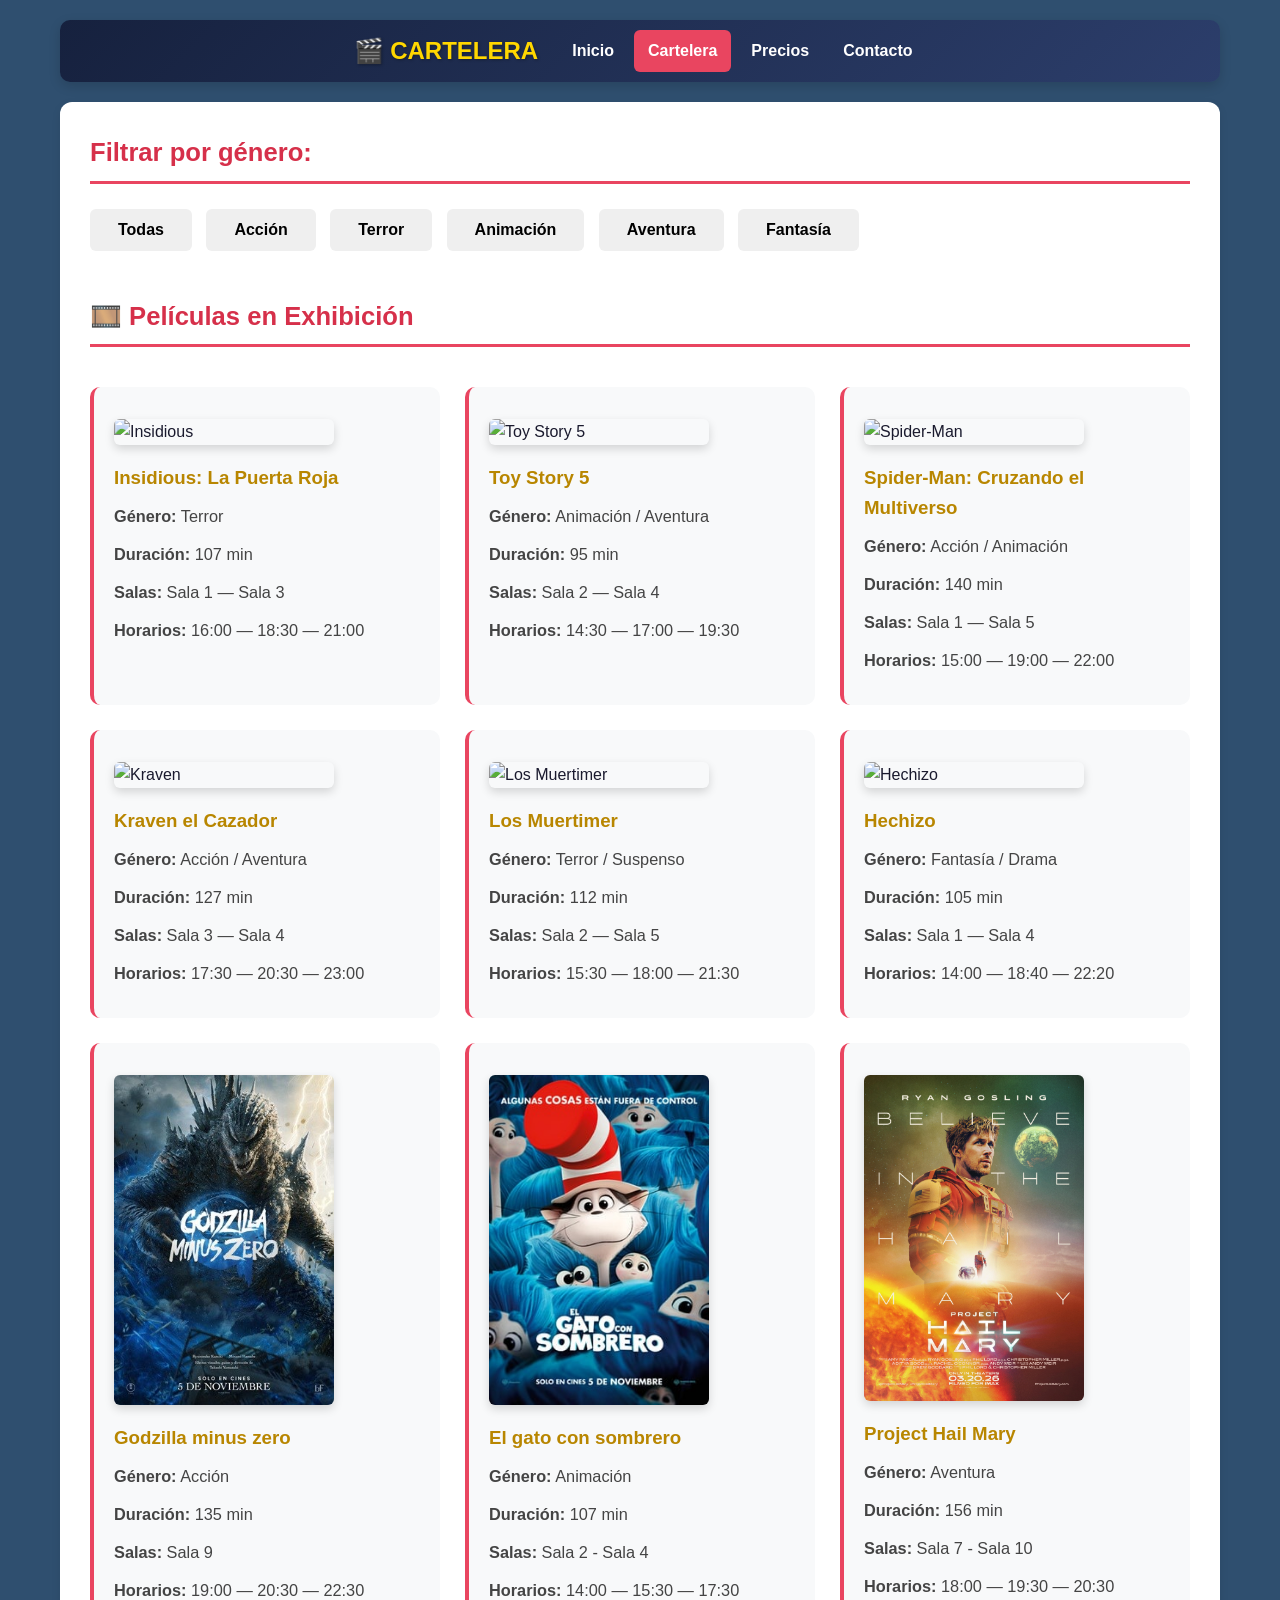
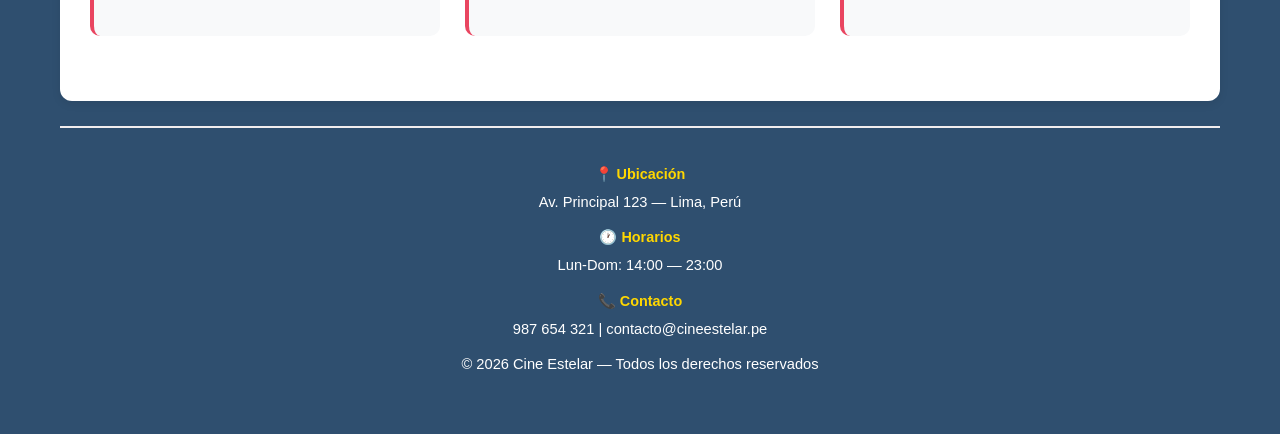
==== cartelera.html @ 28074d50 "se agrego mas peliculas y redimension de banner" ====
<!DOCTYPE html>
<html lang="es">
<head>
    <meta charset="UTF-8">
    <meta name="viewport" content="width=device-width, initial-scale=1.0">
    <title>Cartelera — Cine Estelar</title>
    <link rel="stylesheet" href="estilos.css">
    <meta name="color-scheme" content="only light">
</head>
<body>
    <header>
        <h1>🎬 CARTELERA</h1>
        <p>Funciones y horarios disponibles</p>
        <nav>
            <a href="index.html">Inicio</a>
            <a href="cartelera.html">Cartelera</a>
            <a href="precios.html">Precios</a>
            <a href="contacto.html">Contacto</a>
        </nav>
    </header>

    <main>
        <!-- BOTONES DE FILTRO -->
        <section class="filtros">
            <h2>Filtrar por género:</h2>
            <div class="botones-filtro">
                <button class="filtro-activo" data-genero="todas">Todas</button>
                <button data-genero="accion">Acción</button>
                <button data-genero="terror">Terror</button>
                <button data-genero="animacion">Animación</button>
                <button data-genero="aventura">Aventura</button>
                <button data-genero="fantasia">Fantasía</button>
            </div>
        </section>

        <!-- LISTA COMPLETA DE LAS 6 PELÍCULAS -->
        <section class="lista-peliculas">
            <h2>🎞️ Películas en Exhibición</h2>
<!-- -->
            <article class="pelicula" data-genero="terror">
                <img src="cine/insidious.jpg" alt="Insidious" loading="lazy">
                <div class="info-pelicula">
                    <h3>Insidious: La Puerta Roja</h3>
                    <p><strong>Género:</strong> Terror </p>
                    <p><strong>Duración:</strong> 107 min</p>
                    <p><strong>Salas:</strong> Sala 1 — Sala 3</p>
                    <p><strong>Horarios:</strong> 16:00 — 18:30 — 21:00</p>
                </div>
            </article>
<!-- -->
            <article class="pelicula" data-genero="animacion">
                <img src="cine/toy store.jpg" alt="Toy Story 5" loading="lazy">
                <div class="info-pelicula">
                    <h3>Toy Story 5</h3>
                    <p><strong>Género:</strong> Animación / Aventura </p>
                    <p><strong>Duración:</strong> 95 min</p>
                    <p><strong>Salas:</strong> Sala 2 — Sala 4</p>
                    <p><strong>Horarios:</strong> 14:30 — 17:00 — 19:30</p>
                </div>
            </article>
<!-- -->
            <article class="pelicula" data-genero="accion">
                <img src="cine/spiderman.jpg" alt="Spider-Man" loading="lazy">
                <div class="info-pelicula">
                    <h3>Spider-Man: Cruzando el Multiverso</h3>
                    <p><strong>Género:</strong> Acción / Animación </p>
                    <p><strong>Duración:</strong> 140 min</p>
                    <p><strong>Salas:</strong> Sala 1 — Sala 5</p>
                    <p><strong>Horarios:</strong> 15:00 — 19:00 — 22:00</p>
                </div>
            </article>
<!-- -->
            <article class="pelicula" data-genero="aventura">
                <img src="cine/kraven.jpg" alt="Kraven" loading="lazy">
                <div class="info-pelicula">
                    <h3>Kraven el Cazador</h3>
                    <p><strong>Género:</strong> Acción / Aventura </p>
                    <p><strong>Duración:</strong> 127 min</p>
                    <p><strong>Salas:</strong> Sala 3 — Sala 4</p>
                    <p><strong>Horarios:</strong> 17:30 — 20:30 — 23:00</p>
                </div>
            </article>
<!-- -->
            <article class="pelicula" data-genero="terror">
                <img src="cine/los muertimer.jpg" alt="Los Muertimer" loading="lazy">
                <div class="info-pelicula">
                    <h3>Los Muertimer</h3>
                    <p><strong>Género:</strong> Terror / Suspenso </p>
                    <p><strong>Duración:</strong> 112 min</p>
                    <p><strong>Salas:</strong> Sala 2 — Sala 5</p>
                    <p><strong>Horarios:</strong> 15:30 — 18:00 — 21:30</p>
                </div>
            </article>
<!-- -->
            <article class="pelicula" data-genero="fantasia">
                <img src="cine/hechizo.jpg" alt="Hechizo" loading="lazy">
                <div class="info-pelicula">
                    <h3>Hechizo</h3>
                    <p><strong>Género:</strong> Fantasía / Drama </p>
                    <p><strong>Duración:</strong> 105 min</p>
                    <p><strong>Salas:</strong> Sala 1 — Sala 4</p>
                    <p><strong>Horarios:</strong> 14:00 — 18:40 — 22:20</p>
                </div>
            </article>
<!-- -->
            <article class="pelicula" data-genero="accion">
                <img src="cine/godzilla.jpg" alt="Godzilla" loading="lazy">
                <div class="info-pelicula">
                    <h3>Godzilla minus zero</h3>
                    <p><strong>Género:</strong> Acción </p>
                    <p><strong>Duración:</strong> 135 min</p>
                    <p><strong>Salas:</strong> Sala 9 </p>
                    <p><strong>Horarios:</strong> 19:00 — 20:30 — 22:30</p>
                </div>
            </article>
<!-- -->
            <article class="pelicula" data-genero="animacion">
                <img src="cine/elGato.jpg" alt="El gato con sombrero" loading="lazy">
                <div class="info-pelicula">
                    <h3>El gato con sombrero</h3>
                    <p><strong>Género:</strong> Animación </p>
                    <p><strong>Duración:</strong> 107 min</p>
                    <p><strong>Salas:</strong> Sala 2 - Sala 4 </p>
                    <p><strong>Horarios:</strong> 14:00 — 15:30 — 17:30</p>
                </div>
            </article>
<!-- -->
            <article class="pelicula" data-genero="aventura">
                <img src="cine/hailmery.jpg" alt="Project Hail Mary" loading="lazy">
                <div class="info-pelicula">
                    <h3>Project Hail Mary</h3>
                    <p><strong>Género:</strong> Aventura </p>
                    <p><strong>Duración:</strong> 156 min</p>
                    <p><strong>Salas:</strong> Sala 7 - Sala 10</p>
                    <p><strong>Horarios:</strong> 18:00 — 19:30 — 20:30</p>
                </div>
            </article>
<!-- -->
        </section>
    </main>

    <footer>
        <div class="contenido-pie">
            <div><h4>📍 Ubicación</h4><p>Av. Principal 123 — Lima, Perú</p></div>
            <div><h4>🕐 Horarios</h4><p>Lun-Dom: 14:00 — 23:00</p></div>
            <div><h4>📞 Contacto</h4><p>987 654 321 | contacto@cineestelar.pe</p></div>
        </div>
        <p class="derechos">&copy; 2026 Cine Estelar — Todos los derechos reservados</p>
    </footer>

    <script src="script.js"></script>
</body>
</html>
---- estilos.css ----
/* ===== ESTILOS GENERALES CORREGIDOS ===== */
* {
    margin: 0;
    padding: 0;
    box-sizing: border-box;
}

body {
    font-family: Arial, sans-serif;
    background-color: #2f4f6f;
    /* Fondo claro en lugar de oscuro */
    color: #1a1a2e;
    /* Letra azul oscura — MUY legible */
    line-height: 1.6;
    max-width: 1200px;
    margin: 0 auto;
    padding: 20px;
}

hr {
    border: 1px solid #e94560;
    margin: 20px 0;
}

a {
    color: #d6304a;
    text-decoration: none;
}

a:hover {
    color: #b8243d;
    text-decoration: underline;
}

/* ===== NAVEGACIÓN Y ENCABEZADO ===== */
header {
    text-align: center;
    padding: 25px;
    background: linear-gradient(135deg, #16213e, #2c3e6b);
    border-radius: 10px;
    margin-bottom: 25px;
    box-shadow: 0 4px 12px rgba(0, 0, 0, 0.15);
}

header h1 {
    color: #ffd700;
    font-size: 2.2em;
    margin-bottom: 10px;
    text-shadow: 1px 1px 3px rgba(0, 0, 0, 0.3);
}

header p {
    color: #f0f0f0;
    margin-bottom: 15px;
}

nav {
    margin-top: 10px;
    display: flex;
    flex-wrap: wrap;
    justify-content: center;
    gap: 10px;
}

nav a {
    margin: 0;
    font-weight: bold;
    padding: 10px 18px;
    border-radius: 6px;
    transition: all 0.3s ease;
    color: #ffffff;
}

nav a:hover,
nav a.activo {
    background-color: #e94560;
    color: #ffffff;
    text-decoration: none;
}

/* ===== CONTENIDO PRINCIPAL ===== */
main {
    background-color: #ffffff;
    /* Fondo blanco — máxima claridad */
    padding: 30px;
    border-radius: 12px;
    box-shadow: 0 3px 10px rgba(0, 0, 0, 0.08);
}

section {
    margin-bottom: 35px;
}

h2 {
    color: #d6304a;
    margin-bottom: 15px;
    border-bottom: 3px solid #e94560;
    padding-bottom: 8px;
    font-size: 1.6em;
}

h3 {
    color: #b88600;
    margin: 18px 0 10px;
}

h4 {
    color: #555555;
    margin: 10px 0 5px;
}

p {
    margin-bottom: 12px;
    color: #2c2c2c;
    /* Texto gris oscuro — fácil de leer */
    font-size: 1.02em;
}

ul {
    margin-left: 25px;
    margin-bottom: 15px;
    color: #2c2c2c;
}

/* ===== TARJETAS DE PELÍCULAS ===== */
article {
    background-color: #f8f9fa;
    /* Fondo gris muy claro */
    padding: 20px;
    margin-bottom: 15px;
    border-radius: 10px;
    transition: transform 0.2s, box-shadow 0.2s;
    border-left: 4px solid #e94560;
}

article:hover {
    transform: scale(1.02);
    box-shadow: 0 5px 15px rgba(0, 0, 0, 0.1);
}

article h3 {
    color: #b88600;
}

article p {
    color: #444444;
}

img {
    display: block;
    width: 100%;
    max-width: 220px;
    height: auto;
    border-radius: 6px;
    margin: 12px 0;
    box-shadow: 0 4px 10px rgba(0, 0, 0, 0.15);
}

/* ===== TABLAS ===== */
table {
    width: 100%;
    border-collapse: collapse;
    margin: 15px 0;
    background-color: #ffffff;
    border-radius: 8px;
    overflow: hidden;
    box-shadow: 0 2px 8px rgba(0, 0, 0, 0.08);
}

th,
td {
    padding: 14px;
    text-align: left;
    border-bottom: 1px solid #e0e0e0;
}

th {
    background-color: #e94560;
    color: #ffffff;
    font-weight: bold;
}

tr:nth-child(even) {
    background-color: #f8f9fa;
}

tr:hover {
    background-color: #fef2f4;
}

/* ===== FORMULARIO ===== */
fieldset {
    border: 2px solid #e94560;
    border-radius: 10px;
    padding: 25px;
    margin-bottom: 20px;
    background-color: #fef9f9;
}

legend {
    color: #d6304a;
    font-weight: bold;
    padding: 0 10px;
    font-size: 1.15em;
}

label {
    display: block;
    margin: 12px 0 5px;
    color: #333333;
    font-weight: 600;
}

input,
textarea {
    width: 100%;
    padding: 12px;
    border: 1px solid #ccc;
    border-radius: 6px;
    background-color: #ffffff;
    color: #1a1a2e;
    font-size: 1em;
    transition: border 0.3s;
}

input:focus,
textarea:focus {
    border-color: #e94560;
    outline: none;
}

button {
    padding: 12px 28px;
    margin: 10px 10px 10px 0;
    border: none;
    border-radius: 6px;
    font-size: 1em;
    font-weight: bold;
    cursor: pointer;
    transition: background 0.3s, transform 0.2s;
}

button:hover {
    transform: translateY(-2px);
}

button[type="submit"] {
    background-color: #28a745;
    color: #ffffff;
}

button[type="submit"]:hover {
    background-color: #218838;
}

button[type="reset"] {
    background-color: #dc3545;
    color: #ffffff;
}

button[type="reset"]:hover {
    background-color: #c82333;
}

/* ===== PIE DE PÁGINA ===== */
footer {
    text-align: center;
    padding: 25px;
    color: #ffffff;
    font-size: 0.9em;
    margin-top: 25px;
    border-top: 2px solid #f1edee;
}

/* ===== REJILLA Y RESPONSIVO ===== */
section:has(> article) {
    display: grid;
    grid-template-columns: repeat(auto-fit, minmax(260px, 1fr));
    gap: 25px;
}

section:has(> article)>h2,
section:has(> article)>p {
    grid-column: 1 / -1;
}

section:has(> article)>article {
    margin-bottom: 0;
}

.tabla-responsive {
    overflow-x: auto;
}

a:focus-visible,
button:focus-visible,
input:focus-visible,
textarea:focus-visible {
    outline: 3px solid #ffd700;
    outline-offset: 2px;
}

/* TABLETAS */
@media (max-width: 768px) {
    body {
        padding: 12px;
    }

    main {
        padding: 20px;
    }

    header h1 {
        font-size: 1.8em;
    }

    nav a {
        padding: 8px 14px;
    }
}

/* CELULARES */
@media (max-width: 480px) {
    body {
        padding: 8px;
    }

    main {
        padding: 15px;
    }

    header {
        padding: 18px;
    }

    header h1 {
        font-size: 1.5em;
    }

    nav {
        flex-direction: column;
        align-items: stretch;
        text-align: center;
    }

    th,
    td {
        padding: 10px;
        font-size: 0.9em;
    }

    button {
        width: 100%;
        margin: 8px 0;
    }

    article:hover {
        transform: none;
    }
}

.carrusel {
    position: relative;
    margin: 0 0 25px;
}

/* Ventana: muestra una sola diapositiva a la vez */
.carrusel .ventana {
    overflow: hidden;
    border-radius: 12px;
    box-shadow: 0 4px 12px rgba(0, 0, 0, 0.25);
}

/* Pista: todas las diapositivas en fila; JS la mueve con translateX */
.carrusel .pista {
    display: flex;
    transition: transform 0.6s ease;
}

.carrusel .slide {
    min-width: 100%;
    height: 420px;
    display: flex;
    align-items: flex-end;
    padding: 32px;
    background-size: cover;
    background-position: center;
}

/* Imagenes de fondo con capa oscura para que el texto blanco se lea bien */
.carrusel .slide-1 {
    background-image: linear-gradient(to top, rgba(0, 0, 0, 0.85), rgba(0, 0, 0, 0.15)), url("cine/banner1.jpg");
}

.carrusel .slide-2 {
    background-image: linear-gradient(to top, rgba(0, 0, 0, 0.85), rgba(0, 0, 0, 0.15)), url("cine/ToySto.jpg");
}
.carrusel .slide-3 {
    background-image: linear-gradient(to top, rgba(0, 0, 0, 0.85), rgba(0, 0, 0, 0.15)), url("cine/banner2.jpg");
}

.carrusel .slide-4 {
    background-image: linear-gradient(to top, rgba(0, 0, 0, 0.85), rgba(0, 0, 0, 0.15)), url("cine/banner3.png");
}

.carrusel .slide h2 {
    color: #ffffff;
    border-bottom: 0;
    padding-bottom: 0;
    margin-bottom: 8px;
    font-size: 2em;
}

.carrusel .slide p {
    color: #f0f0f0;
    max-width: 560px;
    margin-bottom: 16px;
}

.carrusel .slide a {
    display: inline-block;
    background-color: #e94560;
    color: #ffffff;
    font-weight: bold;
    padding: 10px 24px;
    border-radius: 30px;
}

.carrusel .slide a:hover {
    background-color: #ff6b6b;
    color: #ffffff;
    text-decoration: none;
}

/* Flechas (se anulan los estilos globales de button) */
.carrusel .flecha {
    position: absolute;
    bottom: 24px;
    width: 46px;
    height: 40px;
    padding: 0;
    margin: 0;
    border: 1px solid rgba(255, 255, 255, 0.5);
    border-radius: 8px;
    background-color: rgba(0, 0, 0, 0.55);
    color: #ffffff;
    font-size: 1.1em;
}

.carrusel .flecha:hover {
    background-color: rgba(255, 255, 255, 0.25);
    transform: none;
}

.carrusel .flecha.prev {
    right: 84px;
}

.carrusel .flecha.next {
    right: 24px;
}

/* Indicadores (las rayitas de abajo) */
.carrusel .indicadores {
    display: flex;
    justify-content: center;
    gap: 8px;
    margin-top: 14px;
}

.carrusel .indicadores button {
    width: 56px;
    height: 5px;
    padding: 0;
    margin: 0;
    border-radius: 3px;
    background-color: rgba(255, 255, 255, 0.4);
}

.carrusel .indicadores button:hover {
    transform: none;
    background-color: rgba(255, 255, 255, 0.7);
}

.carrusel .indicadores button.activo {
    background-color: #ffffff;
}

@media (max-width: 768px) {
    .carrusel .slide {
        height: 340px;
        padding: 24px;
    }

    .carrusel .slide h2 {
        font-size: 1.6em;
    }
}

@media (max-width: 480px) {
    .carrusel .slide {
        height: 280px;
        padding: 16px;
    }

    .carrusel .slide h2 {
        font-size: 1.3em;
    }

    .carrusel .slide p {
        font-size: 0.9em;
    }

    .carrusel .flecha {
        bottom: 16px;
        width: 38px;
        height: 34px;
    }

    .carrusel .flecha.prev {
        right: 70px;
    }

    .carrusel .flecha.next {
        right: 16px;
    }

    .carrusel .indicadores button {
        width: 30px;
    }
}

@media (prefers-reduced-motion: reduce) {
    .carrusel .pista {
        transition: none;
    }
}

header {
    position: sticky;
    /* se queda pegado arriba al hacer scroll */
    top: 0;
    z-index: 1000;
    /* siempre por encima del carrusel y el contenido */
    display: flex;
    /* titulo al centro*/
    justify-content: center;
    align-items: center;
    flex-wrap: wrap;
    gap: 8px 20px;
    padding: 10px 20px;
    margin-bottom: 20px;
    text-align: left;
}

header h1 {
    font-size: 1.5em;
    margin: 0;
}

header p {
    display: none;
    /* se oculta el subtitulo para que ocupe menos */
}

nav {
    margin-top: 0;
    gap: 6px;
}

nav a {
    padding: 8px 14px;
}

/* Celulares: titulo arriba, menu en una sola fila debajo */
@media (max-width: 480px) {
    header {
        padding: 8px 10px;
        justify-content: center;
    }

    header h1 {
        font-size: 1.2em;
    }

    nav {
        flex-direction: row;
        align-items: center;
        justify-content: center;
        gap: 4px;
    }

    nav a {
        padding: 6px 10px;
        font-size: 0.9em;
    }
}

/* ===== COLORES DEL PIE DE PÁGINA ===== */
footer h4 {
    color: #ffd700;
    /* títulos: Ubicación, Horarios, Contacto */
}

footer p {
    color: #ffffff;
    /* textos y derechos de autor */
}

footer a {
    color: #ffffff;
    /* si pones enlaces dentro del pie */
}

main.inicio {
    background-color: transparent;
    box-shadow: none;
    padding: 0;
}

/* Bienvenida como su propia tarjeta blanca */
main.inicio .bienvenida {
    background-color: #ffffff;
    padding: 25px;
    border-radius: 12px;
    box-shadow: 0 3px 10px rgba(0, 0, 0, 0.15);
}

/* Titulos de seccion sobre el fondo azul */
.destacadas>h2,
.promociones>h2 {
    color: #ffffff;
    border-bottom-color: #ffd700;
}

/* ----- Tarjeta de cada pelicula ----- */
.pelicula-destacada {
    padding: 0;
    overflow: hidden;
    background-color: #1f1d1b;
    border-left: 0;
    border-radius: 12px;
    box-shadow: 0 4px 12px rgba(0, 0, 0, 0.3);
}

.pelicula-destacada .poster {
    position: relative;
}

.pelicula-destacada img {
    max-width: 100%;
    margin: 0;
    border-radius: 0;
    box-shadow: none;
    aspect-ratio: 2 / 3;
    object-fit: cover;
}

.pelicula-destacada .duracion {
    position: absolute;
    top: 10px;
    right: 10px;
    background-color: rgba(0, 0, 0, 0.7);
    color: #ffffff;
    font-size: 0.85em;
    font-weight: bold;
    padding: 4px 10px;
    border-radius: 8px;
}

.pelicula-destacada .info {
    padding: 16px 18px 20px;
}

.pelicula-destacada .info h3 {
    color: #ffffff;
    margin: 0 0 6px;
    font-size: 1.1em;
}

.pelicula-destacada .info p {
    color: #d9d9d9;
    margin-bottom: 0;
}

.pelicula-destacada .info p.genero {
    color: #ffd700;
    font-weight: bold;
    margin-bottom: 8px;
}

/* ----- Promociones: una tarjeta por promocion ----- */
.promociones {
    display: grid;
    grid-template-columns: repeat(auto-fit, minmax(260px, 1fr));
    gap: 25px;
}

.promociones>h2 {
    grid-column: 1 / -1;
}

.tarjeta-promocion {
    background-color: #ffffff;
    padding: 20px;
    border-radius: 10px;
    border-left: 4px solid #e94560;
    box-shadow: 0 3px 10px rgba(0, 0, 0, 0.15);
}

.tarjeta-promocion h3 {
    margin-top: 0;
}

.tarjeta-promocion p {
    margin-bottom: 0;
}

/* ===== CARRUSEL EN CELULAR: el banner se ve completo, sin recortes ===== */
@media (max-width: 768px) {
    .carrusel .slide {
        height: auto;
        aspect-ratio: 1600 / 580;
        /* misma proporción de tus banners */
        padding: 10px 14px;
    }

    .carrusel .slide h2,
    .carrusel .slide p {
        display: none;
        /* el texto ya viene dentro de la imagen */
    }

    .carrusel .slide a {
        padding: 6px 16px;
        font-size: 0.8em;
    }

    .carrusel .flecha {
        display: none;
        /* en celular se desliza con el dedo */
    }

    .carrusel .indicadores button {
        width: 28px;
    }
}
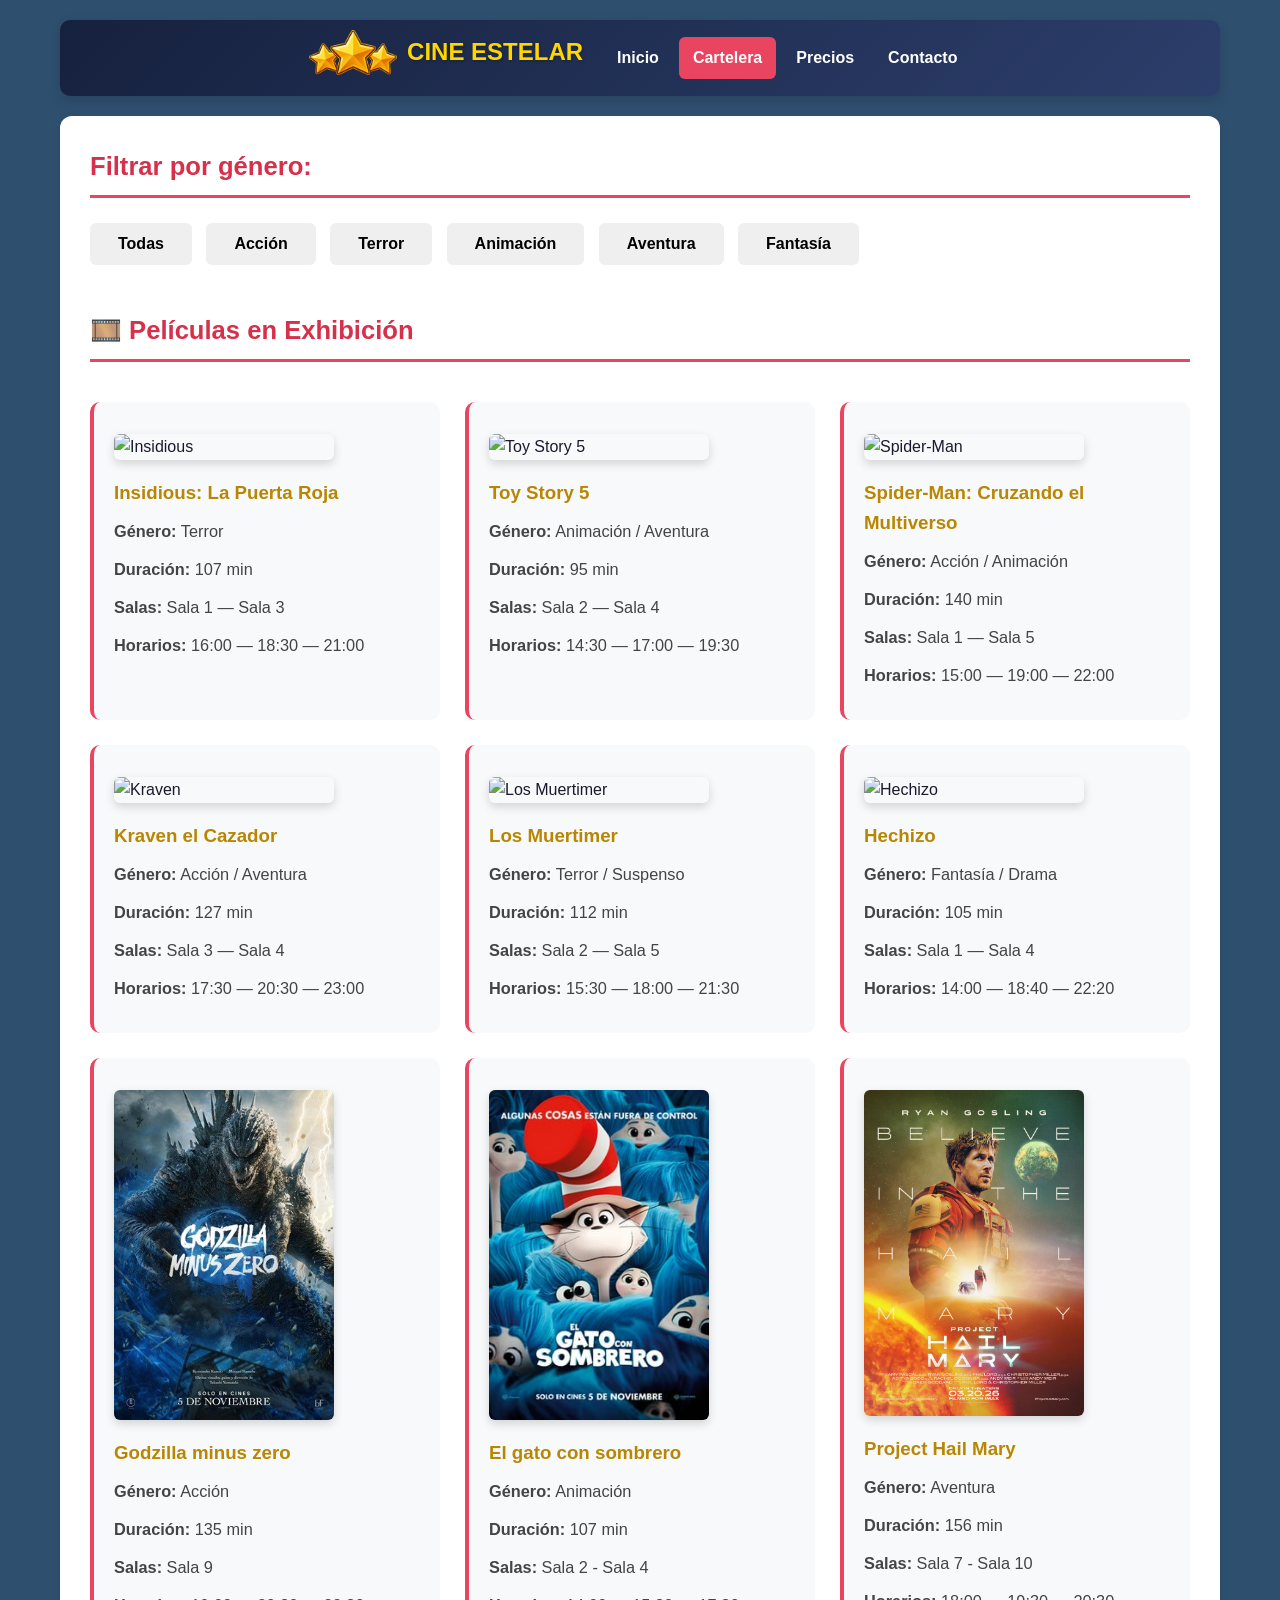
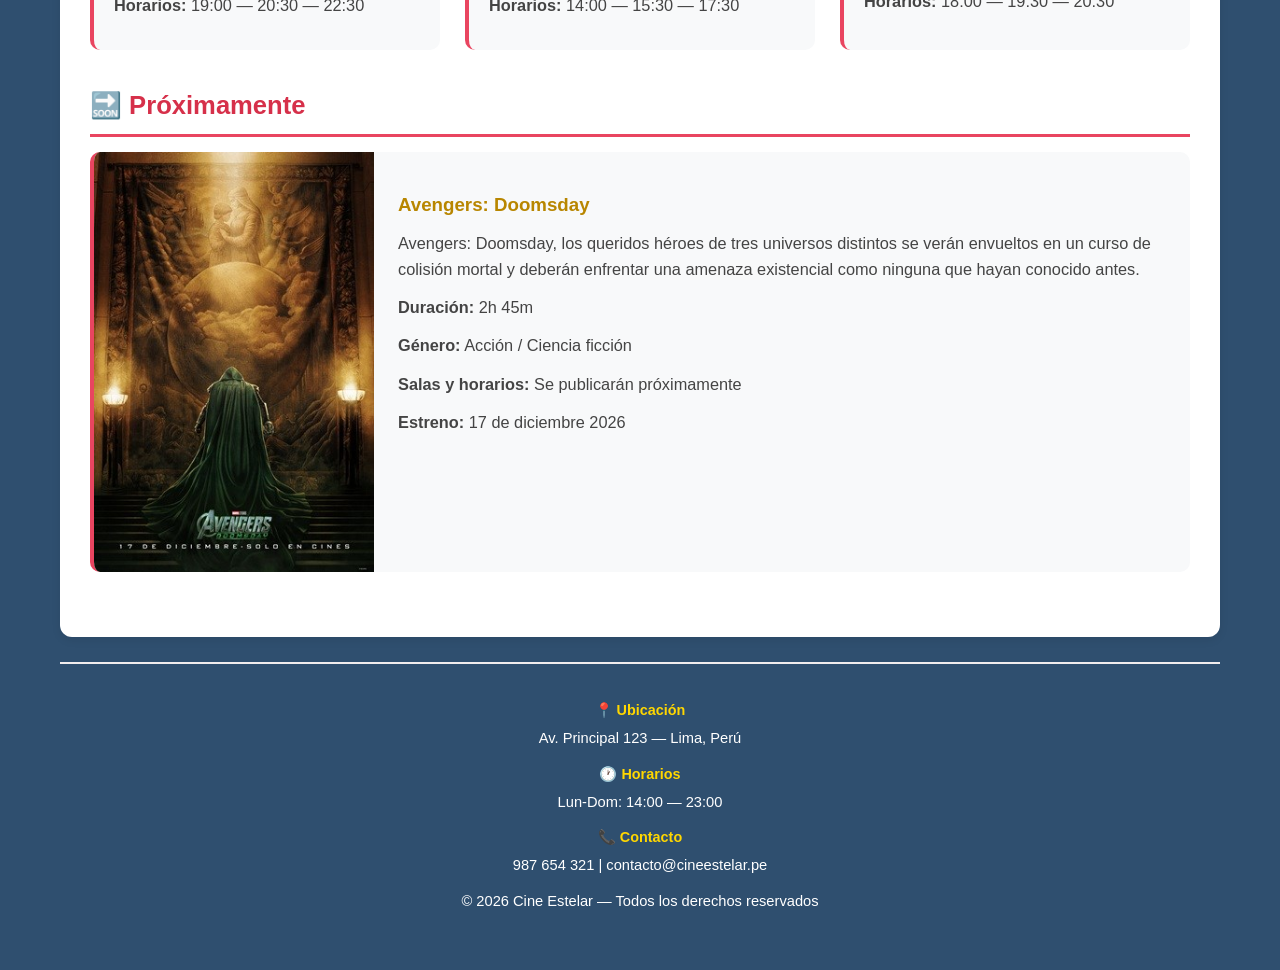
==== commit 0478c524: "Agrego logo con enlace al inicio, seccion Proximamente con afiche y validacion de telefono" ====
--- a/cartelera.html
+++ b/cartelera.html
@@ -1,5 +1,6 @@
 <!DOCTYPE html>
 <html lang="es">
+
 <head>
     <meta charset="UTF-8">
     <meta name="viewport" content="width=device-width, initial-scale=1.0">
@@ -7,9 +8,11 @@
     <link rel="stylesheet" href="estilos.css">
     <meta name="color-scheme" content="only light">
 </head>
+
 <body>
     <header>
-        <h1>🎬 CARTELERA</h1>
+        <h1><a class="marca" href="index.html"><img src="cine/estrellaLOGO.png" alt="Logo de Cine Estelar"><span>CINE
+                    ESTELAR</span></a></h1>
         <p>Funciones y horarios disponibles</p>
         <nav>
             <a href="index.html">Inicio</a>
@@ -36,7 +39,7 @@
         <!-- LISTA COMPLETA DE LAS 6 PELÍCULAS -->
         <section class="lista-peliculas">
             <h2>🎞️ Películas en Exhibición</h2>
-<!-- -->
+            <!-- -->
             <article class="pelicula" data-genero="terror">
                 <img src="cine/insidious.jpg" alt="Insidious" loading="lazy">
                 <div class="info-pelicula">
@@ -47,7 +50,7 @@
                     <p><strong>Horarios:</strong> 16:00 — 18:30 — 21:00</p>
                 </div>
             </article>
-<!-- -->
+            <!-- -->
             <article class="pelicula" data-genero="animacion">
                 <img src="cine/toy store.jpg" alt="Toy Story 5" loading="lazy">
                 <div class="info-pelicula">
@@ -58,7 +61,7 @@
                     <p><strong>Horarios:</strong> 14:30 — 17:00 — 19:30</p>
                 </div>
             </article>
-<!-- -->
+            <!-- -->
             <article class="pelicula" data-genero="accion">
                 <img src="cine/spiderman.jpg" alt="Spider-Man" loading="lazy">
                 <div class="info-pelicula">
@@ -69,7 +72,7 @@
                     <p><strong>Horarios:</strong> 15:00 — 19:00 — 22:00</p>
                 </div>
             </article>
-<!-- -->
+            <!-- -->
             <article class="pelicula" data-genero="aventura">
                 <img src="cine/kraven.jpg" alt="Kraven" loading="lazy">
                 <div class="info-pelicula">
@@ -80,7 +83,7 @@
                     <p><strong>Horarios:</strong> 17:30 — 20:30 — 23:00</p>
                 </div>
             </article>
-<!-- -->
+            <!-- -->
             <article class="pelicula" data-genero="terror">
                 <img src="cine/los muertimer.jpg" alt="Los Muertimer" loading="lazy">
                 <div class="info-pelicula">
@@ -91,7 +94,7 @@
                     <p><strong>Horarios:</strong> 15:30 — 18:00 — 21:30</p>
                 </div>
             </article>
-<!-- -->
+            <!-- -->
             <article class="pelicula" data-genero="fantasia">
                 <img src="cine/hechizo.jpg" alt="Hechizo" loading="lazy">
                 <div class="info-pelicula">
@@ -102,7 +105,7 @@
                     <p><strong>Horarios:</strong> 14:00 — 18:40 — 22:20</p>
                 </div>
             </article>
-<!-- -->
+            <!-- -->
             <article class="pelicula" data-genero="accion">
                 <img src="cine/godzilla.jpg" alt="Godzilla" loading="lazy">
                 <div class="info-pelicula">
@@ -113,7 +116,7 @@
                     <p><strong>Horarios:</strong> 19:00 — 20:30 — 22:30</p>
                 </div>
             </article>
-<!-- -->
+            <!-- -->
             <article class="pelicula" data-genero="animacion">
                 <img src="cine/elGato.jpg" alt="El gato con sombrero" loading="lazy">
                 <div class="info-pelicula">
@@ -124,7 +127,7 @@
                     <p><strong>Horarios:</strong> 14:00 — 15:30 — 17:30</p>
                 </div>
             </article>
-<!-- -->
+            <!-- -->
             <article class="pelicula" data-genero="aventura">
                 <img src="cine/hailmery.jpg" alt="Project Hail Mary" loading="lazy">
                 <div class="info-pelicula">
@@ -135,19 +138,50 @@
                     <p><strong>Horarios:</strong> 18:00 — 19:30 — 20:30</p>
                 </div>
             </article>
-<!-- -->
+            <!-- -->
         </section>
+
+
+        <!-- PRÓXIMAMENTE (primer banner del inicio) -->
+        <section class="proximamente" id="avengers-doomsday">
+            <h2>🔜 Próximamente</h2>
+            <article class="estreno">
+                <img src="cine/DOOM.jpg" alt="Avengers: Doomsday — próximamente, 17 de diciembre, solo en cines"
+                    loading="lazy">
+                <div class="info-pelicula">
+                    <h3>Avengers: Doomsday</h3>
+                    <p>Avengers: Doomsday, los queridos héroes de tres universos distintos
+                        se verán envueltos en un curso de colisión mortal y deberán enfrentar
+                        una amenaza existencial como ninguna que hayan conocido antes.</p>
+                    <p><strong>Duración:</strong> 2h 45m</p>
+                    <p><strong>Género:</strong> Acción / Ciencia ficción</p>
+                    <p><strong>Salas y horarios:</strong> Se publicarán próximamente</p>
+                    <p><strong>Estreno:</strong> 17 de diciembre 2026</p>
+                </div>
+            </article>
+        </section>
+
     </main>
 
     <footer>
         <div class="contenido-pie">
-            <div><h4>📍 Ubicación</h4><p>Av. Principal 123 — Lima, Perú</p></div>
-            <div><h4>🕐 Horarios</h4><p>Lun-Dom: 14:00 — 23:00</p></div>
-            <div><h4>📞 Contacto</h4><p>987 654 321 | contacto@cineestelar.pe</p></div>
+            <div>
+                <h4>📍 Ubicación</h4>
+                <p>Av. Principal 123 — Lima, Perú</p>
+            </div>
+            <div>
+                <h4>🕐 Horarios</h4>
+                <p>Lun-Dom: 14:00 — 23:00</p>
+            </div>
+            <div>
+                <h4>📞 Contacto</h4>
+                <p>987 654 321 | contacto@cineestelar.pe</p>
+            </div>
         </div>
         <p class="derechos">&copy; 2026 Cine Estelar — Todos los derechos reservados</p>
     </footer>
 
     <script src="script.js"></script>
 </body>
-</html>
+
+</html>
--- a/estilos.css
+++ b/estilos.css
@@ -395,6 +395,7 @@
 .carrusel .slide-2 {
     background-image: linear-gradient(to top, rgba(0, 0, 0, 0.85), rgba(0, 0, 0, 0.15)), url("cine/ToySto.jpg");
 }
+
 .carrusel .slide-3 {
     background-image: linear-gradient(to top, rgba(0, 0, 0, 0.85), rgba(0, 0, 0, 0.15)), url("cine/banner2.jpg");
 }
@@ -744,4 +745,96 @@
     .carrusel .indicadores button {
         width: 28px;
     }
+}
+
+/* ===== LOGO + ENLACE AL INICIO ===== */
+.marca {
+    display: inline-flex;
+    align-items: center;
+    gap: 10px;
+    color: #ffd700;
+    text-decoration: none;
+}
+
+.marca:hover {
+    color: #ffe14d;
+    text-decoration: none;
+}
+
+.marca img {
+    display: block;
+    width: auto;
+    height: 45px;
+    /* cambia este valor para agrandar o achicar el logo */
+    max-width: none;
+    margin: 0;
+    border-radius: 0;
+    box-shadow: none;
+}
+
+@media (max-width: 480px) {
+    .marca {
+        gap: 8px;
+    }
+
+    .marca img {
+        height: 34px;
+    }
+}
+
+/* ===== CARTELERA: PROXIMAMENTE ===== */
+#avengers-doomsday {
+    scroll-margin-top: 120px;
+    /* para que el encabezado fijo no tape el titulo */
+}
+
+.proximamente {
+    display: block;
+    /* anula la rejilla general: aqui la tarjeta ocupa todo el ancho */
+}
+
+.estreno {
+    display: flex;
+    /* afiche a la izquierda, datos a la derecha */
+    align-items: flex-start;
+    gap: 24px;
+    padding: 0;
+    overflow: hidden;
+    border-left: 4px solid #e94560;
+}
+
+.estreno img {
+    flex-shrink: 0;
+    /* el afiche no se encoge */
+    width: 280px;
+    /* ancho del afiche */
+    max-width: 100%;
+    margin: 0;
+    border-radius: 0;
+    box-shadow: none;
+    aspect-ratio: 2 / 3;
+    /* proporcion de afiche vertical */
+    object-fit: cover;
+}
+
+.estreno .info-pelicula {
+    flex: 1;
+    /* ocupa el resto del ancho */
+    padding: 20px 20px 20px 0;
+}
+
+/* Celular: el afiche arriba y los datos debajo */
+@media (max-width: 600px) {
+    .estreno {
+        flex-direction: column;
+        gap: 0;
+    }
+
+    .estreno img {
+        width: 100%;
+    }
+
+    .estreno .info-pelicula {
+        padding: 16px;
+    }
 }
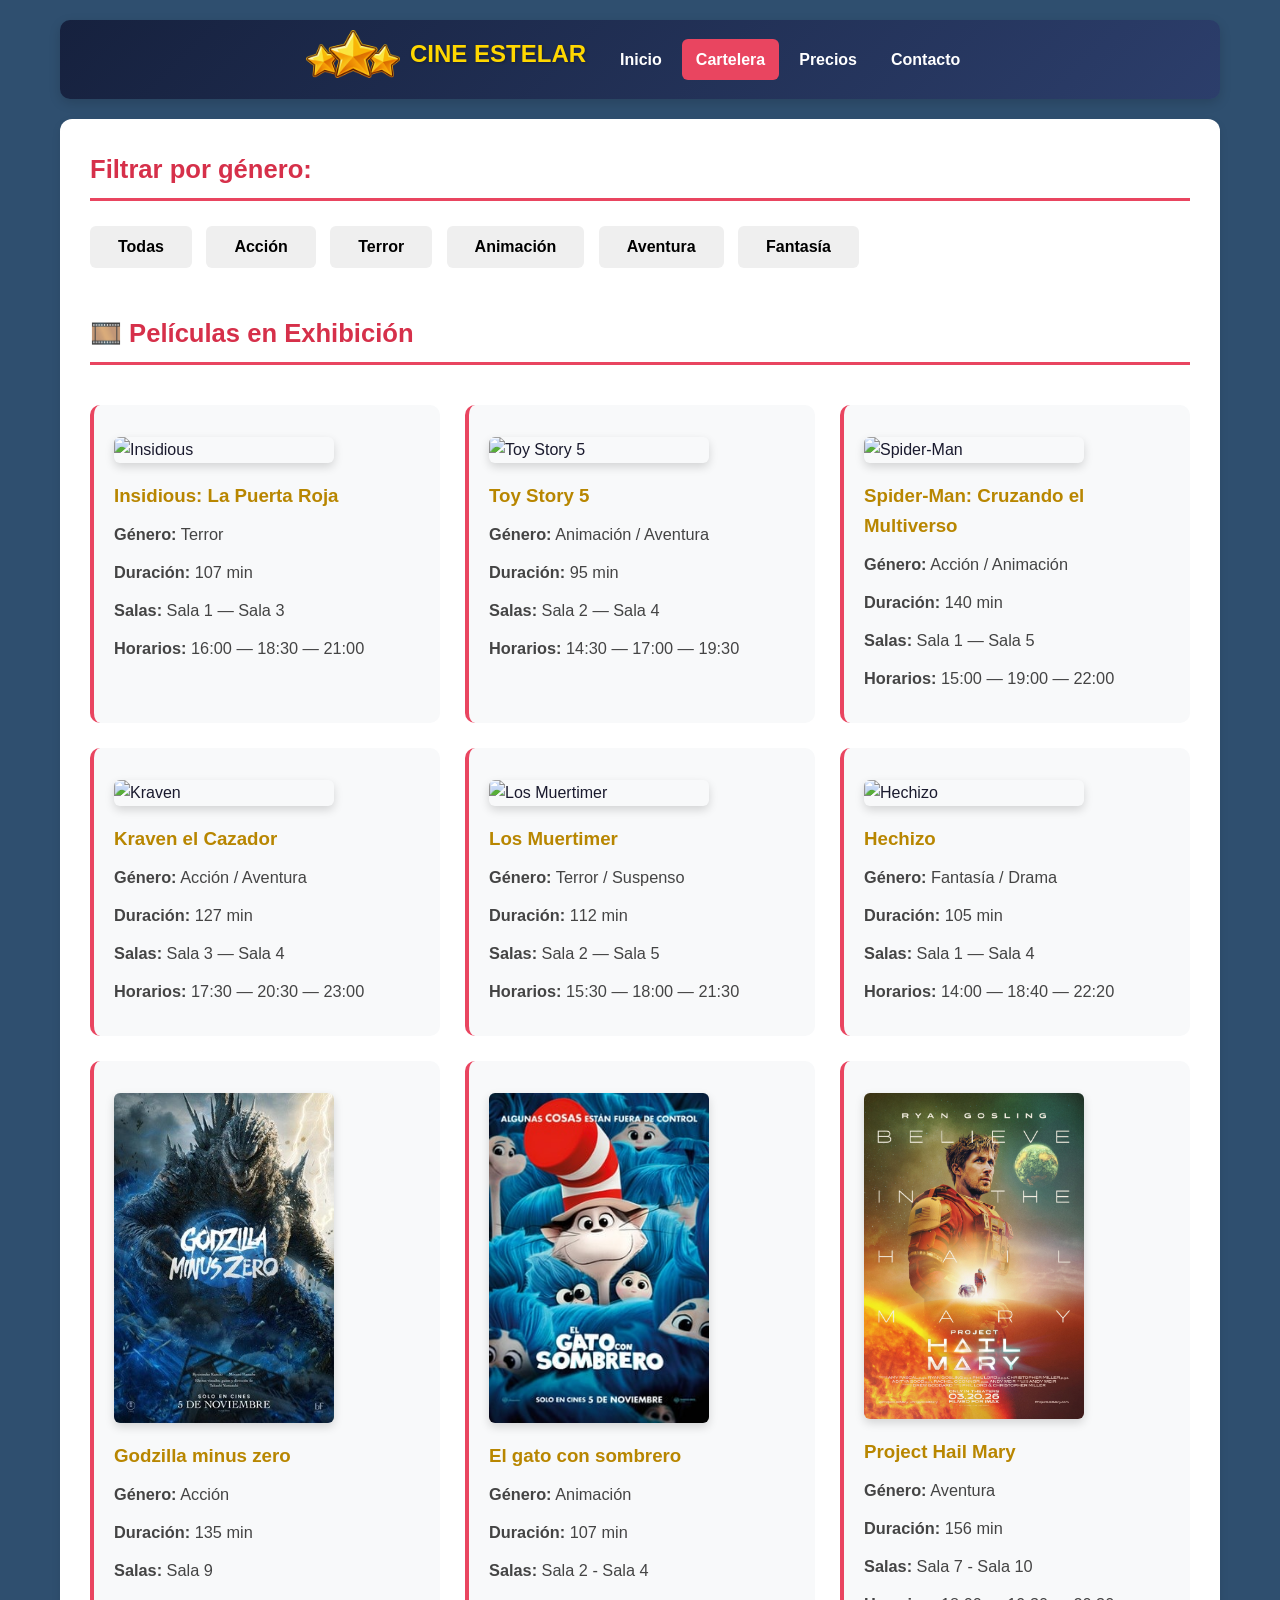
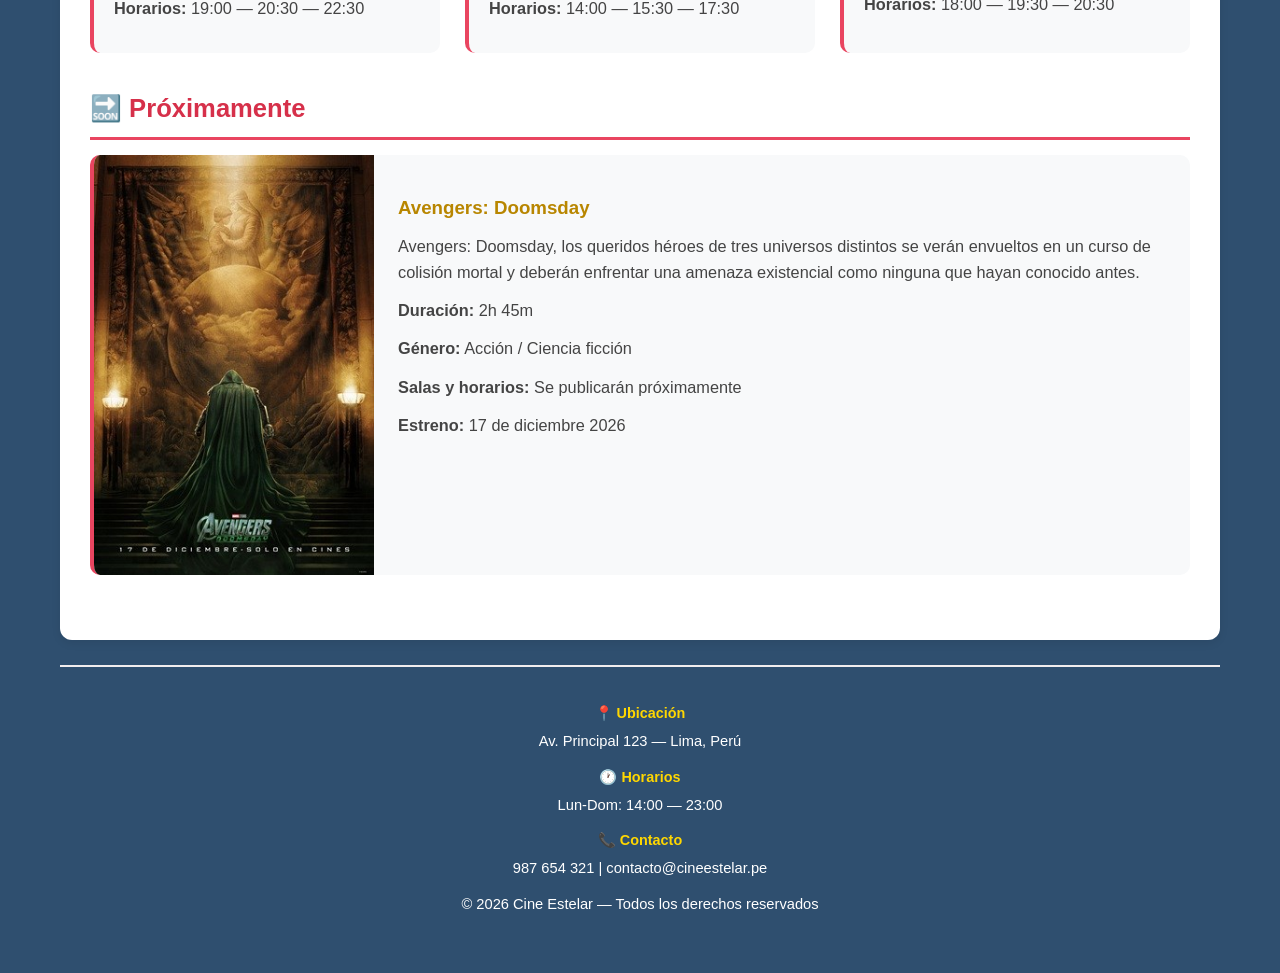
==== commit 42218b20: "Se agregaron imagenes en la seccion de confiteria, se hizo un reajuste con el boton de subir, enfoca" ====
--- a/cartelera.html
+++ b/cartelera.html
@@ -6,6 +6,7 @@
     <meta name="viewport" content="width=device-width, initial-scale=1.0">
     <title>Cartelera — Cine Estelar</title>
     <link rel="stylesheet" href="estilos.css">
+    <link rel="icon" type="image/png" href="cine/favicon.png">
     <meta name="color-scheme" content="only light">
 </head>
 
--- a/estilos.css
+++ b/estilos.css
@@ -764,7 +764,7 @@
 .marca img {
     display: block;
     width: auto;
-    height: 45px;
+    height: 48px;
     /* cambia este valor para agrandar o achicar el logo */
     max-width: none;
     margin: 0;
@@ -837,4 +837,153 @@
     .estreno .info-pelicula {
         padding: 16px;
     }
+}
+
+
+/* ===== CAJA DE MENSAJE: sin redimensionar a mano, crece sola con el texto ===== */
+textarea {
+    resize: none;
+    /* quita la esquina para arrastrar */
+    overflow: hidden;
+    /* sin barra de desplazamiento: el JS la agranda */
+}
+
+
+/* ===== PRECIOS: CONFITERIA (combos con imagen) ===== */
+.confiteria h3 {
+    margin: 22px 0 12px;
+}
+
+/* 2 filas de 3 tarjetas */
+.combos {
+    display: grid;
+    grid-template-columns: repeat(3, 1fr);
+    gap: 25px;
+    margin-bottom: 30px;
+}
+
+.combo {
+    display: flex;
+    flex-direction: column;
+    padding: 0;
+    margin-bottom: 0;
+    overflow: hidden;
+    border-left: 0;
+    box-shadow: 0 3px 10px rgba(0, 0, 0, 0.12);
+}
+
+.combo img {
+    width: 100%;
+    max-width: 100%;
+    margin: 0;
+    border-radius: 0;
+    box-shadow: none;
+    aspect-ratio: 704 / 768;
+    /* medida de tus imagenes */
+    object-fit: cover;
+}
+
+.info-combo {
+    display: flex;
+    flex-direction: column;
+    flex: 1;
+    padding: 14px 16px 18px;
+}
+
+.info-combo h3 {
+    margin: 0 0 6px;
+}
+
+.info-combo p {
+    margin-bottom: 6px;
+}
+
+.info-combo .precio {
+    margin-top: auto;
+    /* el precio queda siempre abajo */
+    margin-bottom: 0;
+    color: #d6304a;
+    font-size: 1.3em;
+    font-weight: bold;
+}
+
+/* Coleccionable: ancho completo, al final */
+.coleccionable {
+    display: flex;
+    align-items: center;
+    gap: 24px;
+    padding: 20px;
+    background-color: #fffbea;
+    border: 3px solid #ffd700;
+    border-radius: 12px;
+}
+
+.coleccionable img {
+    flex-shrink: 0;
+    width: 240px;
+    max-width: 100%;
+    margin: 0;
+    box-shadow: none;
+}
+
+@media (max-width: 768px) {
+    .combos {
+        grid-template-columns: repeat(2, 1fr);
+        gap: 15px;
+    }
+}
+
+@media (max-width: 600px) {
+    .coleccionable {
+        flex-direction: column;
+        text-align: center;
+    }
+}
+
+@media (max-width: 420px) {
+    .combos {
+        grid-template-columns: 1fr;
+    }
+}
+
+
+/* ===== BOTON SUBIR ===== */
+.boton-subir {
+    position: fixed;
+    bottom: 20px;
+    left: 50%;
+    transform: translateX(-50%);
+    /* lo centra  */
+    width: auto;
+    /* anula el width:100% de los botones en celular */
+    margin: 0;
+    padding: 10px 20px;
+    background-color: #271e6f;
+    color: #ffffff;
+    border-radius: 45px;
+    opacity: 0;
+    pointer-events: none;
+    /* oculto: no estorba los clics */
+    transition: opacity 0.3s;
+    z-index: 1000;
+}
+
+.boton-subir.visible {
+    opacity: 1;
+    pointer-events: auto;
+}
+
+.boton-subir:hover {
+    background-color: #d6304a;
+    transform: translateX(-50%) translateY(-2px);
+}
+
+@media (max-width: 480px) {
+    .boton-subir {
+        bottom: 14px;
+        width: auto;
+        margin: 0;
+        padding: 8px 16px;
+        font-size: 0.9em;
+    }
 }
